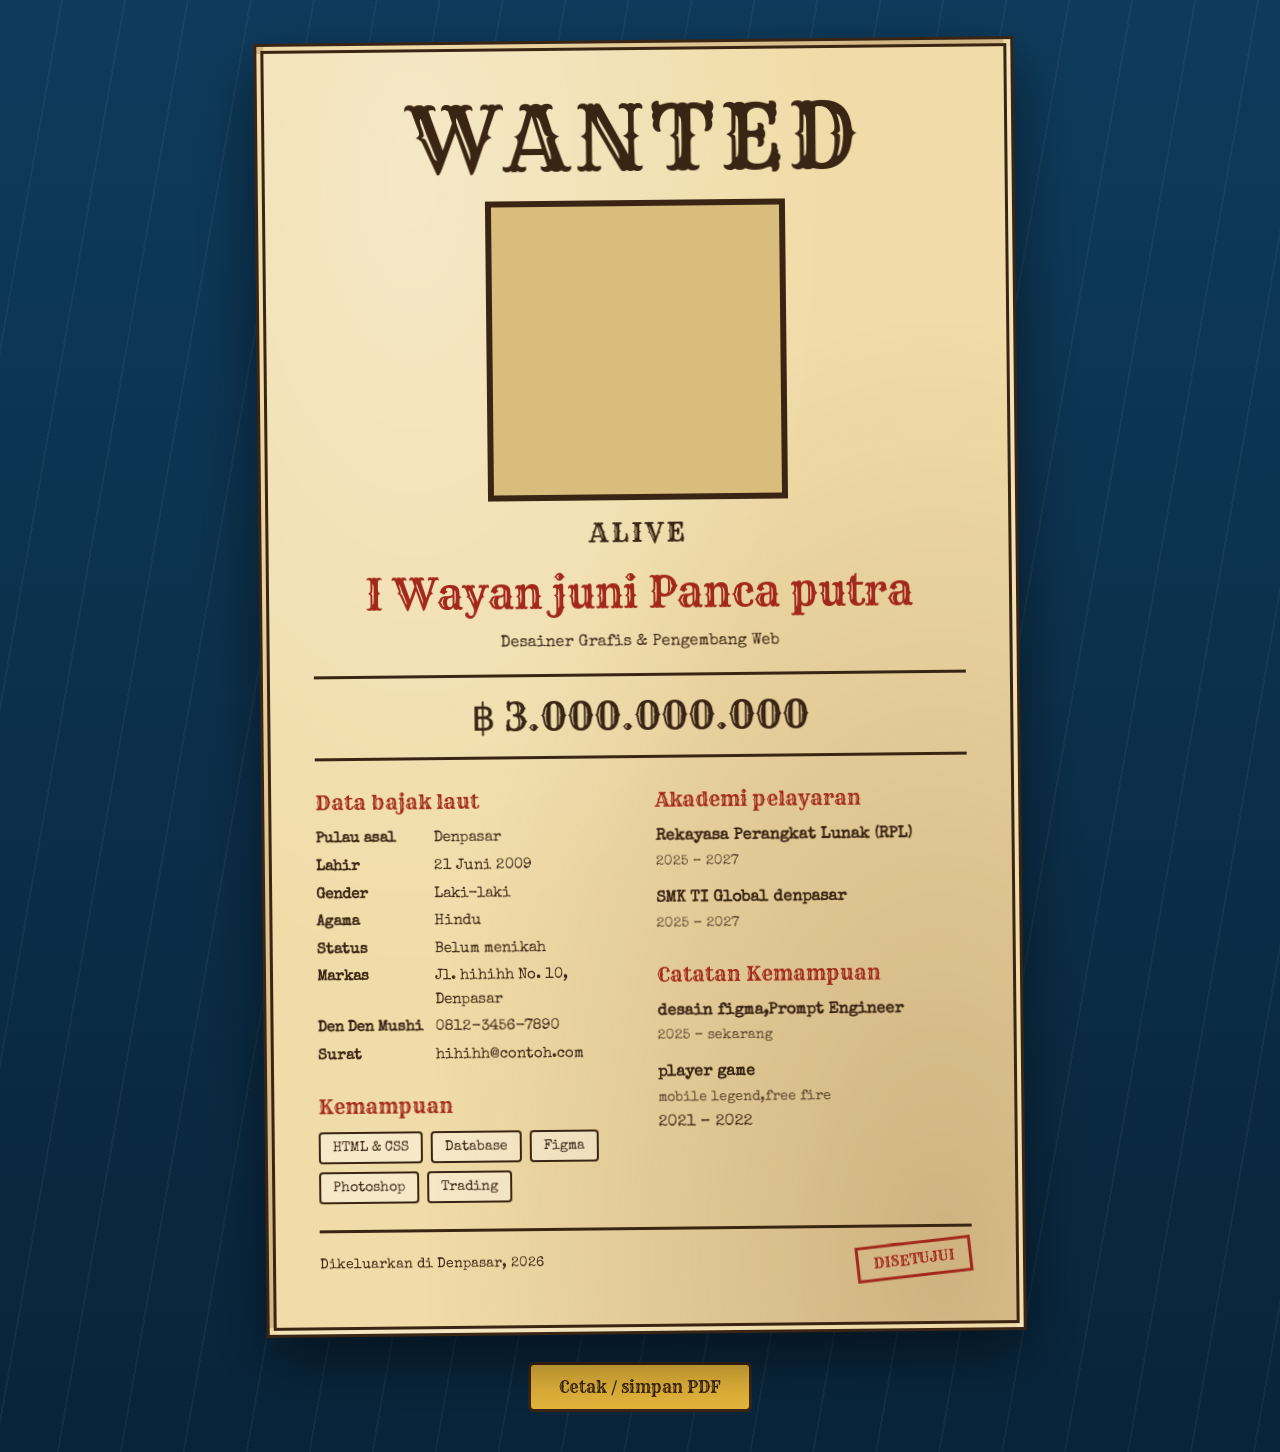
==== about.html @ 5c266a2b "Add files via upload" ====
<!DOCTYPE html>
<html lang="id">
<head>
<meta charset="UTF-8">
<meta name="viewport" content="width=device-width, initial-scale=1">
<title>Biodata Bajak Laut — I Wayan Juni Panca Putra</title>
<link rel="preconnect" href="https://fonts.googleapis.com">
<link rel="preconnect" href="https://fonts.gstatic.com" crossorigin>
<link href="https://fonts.googleapis.com/css2?family=Rye&family=Special+Elite&display=swap" rel="stylesheet">
<style>
  :root {
    --sea: #0e3b5c;
    --sea-dark: #08243a;
    --parchment: #f0dca8;
    --parchment-dark: #d9bd7c;
    --ink: #3a2414;
    --red: #a3281c;
    --gold: #e8b73b;
  }
  * { box-sizing: border-box; margin: 0; padding: 0; }
  body {
    font-family: "Special Elite", "Courier New", monospace;
    color: var(--ink); line-height: 1.55;
    padding: clamp(12px, 4vw, 40px);
    background:
      repeating-linear-gradient(100deg, transparent 0 60px, rgba(255,255,255,.04) 60px 62px),
      linear-gradient(180deg, var(--sea), var(--sea-dark));
    min-height: 100vh;
  }
  h1, h2, .wanted { font-family: "Rye", Georgia, serif; font-weight: 400; }

  .poster {
    max-width: 760px; margin: 0 auto;
    padding: clamp(22px, 5vw, 44px);
    background:
      radial-gradient(ellipse at 20% 10%, rgba(255,255,255,.35), transparent 50%),
      radial-gradient(ellipse at 90% 95%, rgba(120,70,20,.28), transparent 55%),
      var(--parchment);
    border: 10px double var(--ink);
    box-shadow: 0 25px 60px rgba(0,0,0,.5);
    transform: rotate(-.6deg);
    animation: drop .8s cubic-bezier(.2,.9,.3,1.1) both;
  }
  @keyframes drop { from { opacity: 0; transform: translateY(-40px) rotate(-3deg); } to { opacity: 1; transform: rotate(-.6deg); } }

  .wanted { font-size: clamp(3rem, 12vw, 5.5rem); text-align: center; letter-spacing: .06em; line-height: 1; }

  .photo {
    width: min(100%, 300px); aspect-ratio: 1; margin: 18px auto 14px;
    border: 6px solid var(--ink); background: var(--parchment-dark) center / cover; /* ganti: background-image: url('foto.jpg') */
    display: grid; place-items: center;
    font: 400 4.5rem "Rye", serif; color: rgba(58,36,20,.55);
  }
  .dead { text-align: center; font-family: "Rye", serif; font-size: clamp(1.1rem, 4vw, 1.6rem); letter-spacing: .12em; }
  .name { text-align: center; font-family: "Rye", serif; font-size: clamp(1.6rem, 6vw, 2.6rem); margin: 6px 0; color: var(--red); }
  .title { text-align: center; margin-bottom: 4px; }
  .bounty { text-align: center; font-family: "Rye", serif; font-size: clamp(1.6rem, 6vw, 2.4rem); padding: 10px 0; border-block: 3px solid var(--ink); margin: 18px 0 26px; }

  .grid { display: grid; grid-template-columns: 1fr 1fr; gap: 28px; }
  h2 { font-size: 1.25rem; margin-bottom: 10px; color: var(--red); }
  section + section { margin-top: 22px; }
  dl { display: grid; grid-template-columns: auto 1fr; gap: 4px 12px; font-size: .95rem; }
  dt { font-weight: bold; }
  .entry + .entry { margin-top: 12px; }
  .entry b { display: block; }
  .entry small { font-size: .85rem; opacity: .8; }
  .skills { list-style: none; display: flex; flex-wrap: wrap; gap: 8px; }
  .skills li { padding: 3px 12px; border: 2px solid var(--ink); border-radius: 4px; background: rgba(255,255,255,.35); font-size: .9rem; }

  .stamp {
    margin-top: 26px; padding-top: 14px; border-top: 3px solid var(--ink);
    display: flex; justify-content: space-between; align-items: center; gap: 12px; flex-wrap: wrap; font-size: .9rem;
  }
  .seal { font-family: "Rye", serif; color: var(--red); border: 3px solid var(--red); padding: 4px 14px; transform: rotate(-6deg); }

  .actions { text-align: center; margin-top: 28px; }
  button {
    font: 1rem "Rye", serif; padding: 12px 28px; cursor: pointer;
    background: var(--gold); color: var(--ink); border: 3px solid var(--ink); border-radius: 6px;
  }
  :focus-visible { outline: 3px solid #fff; outline-offset: 3px; }

  @media (max-width: 640px) { .grid { grid-template-columns: 1fr; } }
  @media (prefers-reduced-motion: reduce) { .poster { animation: none; } }
  @media print {
    body { background: #fff; padding: 0; }
    .poster { transform: none; box-shadow: none; animation: none; -webkit-print-color-adjust: exact; print-color-adjust: exact; }
    .actions { display: none; }
  }
</style>
</head>
<body>

<main class="poster">
  <div class="wanted">WANTED</div>
  <div class="photo" style="background-image: url('C:\\Users\\panca\\Downloads\\hihi.jpeg')"></div>
  <p class="dead">ALIVE</p>
  <h1 class="name">I Wayan juni Panca putra</h1>
  <p class="title">Desainer Grafis &amp; Pengembang Web</p>
  <p class="bounty">฿ 3.000.000.000</p>

  <div class="grid">
    <div>
      <section>
        <h2>Data bajak laut</h2>
        <dl>
          <dt>Pulau asal</dt><dd>Denpasar</dd>
          <dt>Lahir</dt><dd>21 Juni 2009</dd>
          <dt>Gender</dt><dd>Laki-laki</dd>
          <dt>Agama</dt><dd>Hindu</dd>
          <dt>Status</dt><dd>Belum menikah</dd>
          <dt>Markas</dt><dd>Jl. hihihh No. 10, Denpasar</dd>
          <dt>Den Den Mushi</dt><dd>0812-3456-7890</dd>
          <dt>Surat</dt><dd>hihihh@contoh.com</dd>
        </dl>
      </section>
      <section>
        <h2>Kemampuan</h2>
        <ul class="skills">
          <li>HTML &amp; CSS</li>
          <li>Database</li>
          <li>Figma</li>
          <li>Photoshop</li>
          <li>Trading</li>
        </ul>
      </section>
    </div>

    <div>
      <section>
        <h2>Akademi pelayaran</h2>
        <div class="entry"><b>Rekayasa Perangkat Lunak (RPL)</b><small>2025 – 2027</small></div>
        <div class="entry"><b>SMK TI Global denpasar</b><small>2025 – 2027</small></div>
      </section>
      <section>
        <h2>Catatan Kemampuan</h2>
        <div class="entry"><b>desain figma,Prompt Engineer</b><small>2025 – sekarang</small><br></div>
        <div class="entry"><b>player game </b><small>mobile legend,free fire</small><br>2021 – 2022</div>
      </section>
    </div>
  </div>

  <div class="stamp">
    <span>Dikeluarkan di Denpasar, 2026</span>
    <span class="seal">DISETUJUI</span>
  </div>
</main>

<div class="actions"><button onclick="window.print()">Cetak / simpan PDF</button></div>

</body>
</html>
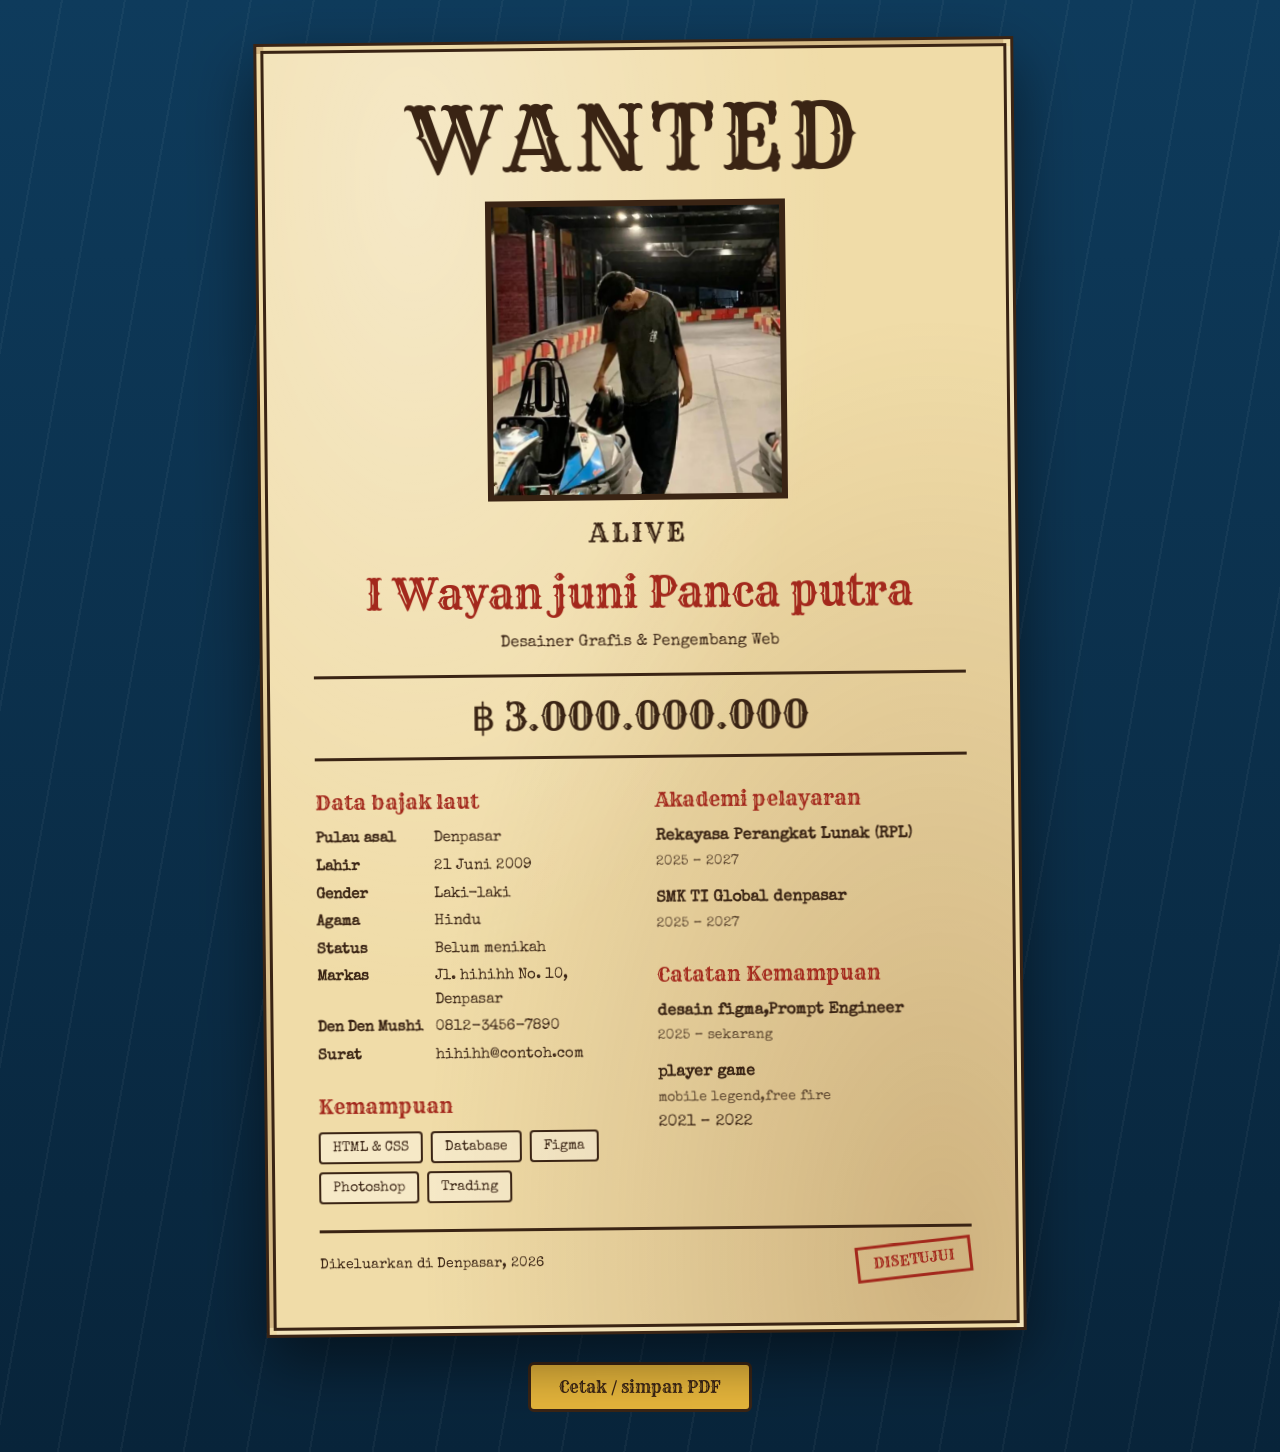
==== commit 96efd76a: "Update about.html" ====
--- a/about.html
+++ b/about.html
@@ -93,7 +93,7 @@
 
 <main class="poster">
   <div class="wanted">WANTED</div>
-  <div class="photo" style="background-image: url('C:\\Users\\panca\\Downloads\\hihi.jpeg')"></div>
+  <div class="photo" style="background-image: url('hihi.jpeg')"></div>
   <p class="dead">ALIVE</p>
   <h1 class="name">I Wayan juni Panca putra</h1>
   <p class="title">Desainer Grafis &amp; Pengembang Web</p>
@@ -149,4 +149,4 @@
 <div class="actions"><button onclick="window.print()">Cetak / simpan PDF</button></div>
 
 </body>
-</html>+</html>
